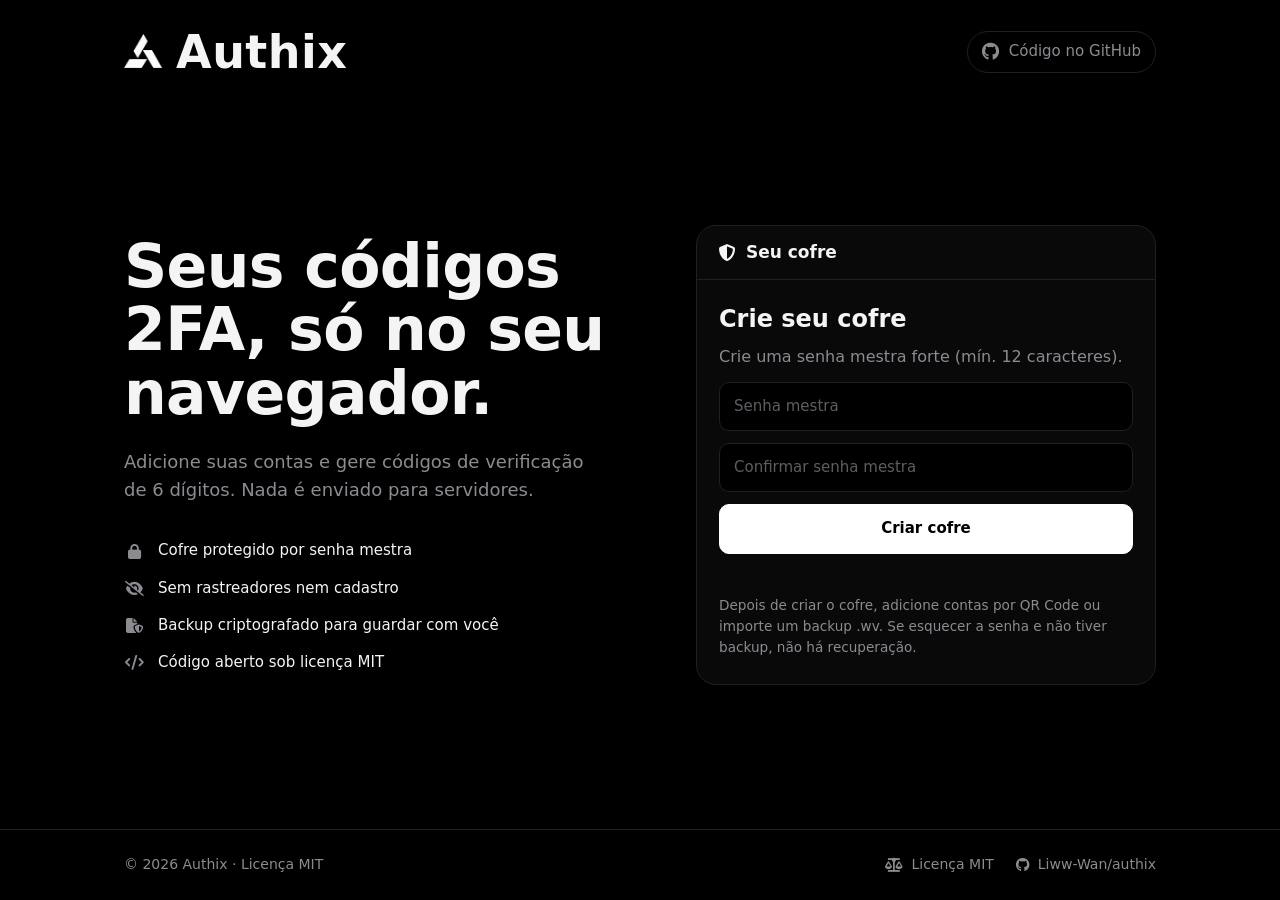
==== authix-main/index.html @ a21b9f7f "Adiciona opção para trocar a senha mestra do cofre Novo botão "Trocar senha" na barra de ferramentas" ====
<!doctype html>
<html lang="pt-BR">
<head>
<meta charset="utf-8">
<meta name="viewport" content="width=device-width,initial-scale=1,viewport-fit=cover">
<meta http-equiv="Content-Security-Policy" content="default-src 'none'; script-src 'self'; style-src 'self'; font-src 'self'; img-src 'self' data: blob:; connect-src 'self'; manifest-src 'self'; media-src blob:; base-uri 'none'; form-action 'none'">
<meta name="referrer" content="no-referrer">
<meta name="theme-color" content="#000000">
<meta name="description" content="Authix é um autenticador 2FA de código aberto que roda inteiro no seu navegador.">
<title>Authix — Autenticador 2FA</title>
<link rel="manifest" href="manifest.json">
<link rel="icon" type="image/png" href="assets/favicon.png">
<link rel="apple-touch-icon" href="icons/icon-192.png">
<link rel="stylesheet" href="assets/fa/css/fa.min.css">
<link rel="stylesheet" href="css/style.css">
</head>
<body>

<header class="top">
  <div class="wrap">
    <a class="brand" href="./" aria-label="Authix — início">
      <img src="assets/logo.png" alt="" width="39" height="35">
      <span>Authix</span>
    </a>
    <a class="gh" href="https://github.com/Liww-Wan/authix" target="_blank" rel="noopener noreferrer">
      <i class="fa-brands fa-github" aria-hidden="true"></i><span>Código no GitHub</span>
    </a>
  </div>
</header>

<div class="stage">
  <div class="wrap grid">
    <section class="hero">
      <h1>Seus códigos 2FA, só no seu navegador.</h1>
      <p class="lead">Adicione suas contas e gere códigos de verificação de 6 dígitos. Nada é enviado para servidores.</p>
      <ul class="points">
        <li><i class="fa-solid fa-lock" aria-hidden="true"></i>Cofre protegido por senha mestra</li>
        <li><i class="fa-solid fa-eye-slash" aria-hidden="true"></i>Sem rastreadores nem cadastro</li>
        <li><i class="fa-solid fa-file-shield" aria-hidden="true"></i>Backup criptografado para guardar com você</li>
        <li><i class="fa-solid fa-code" aria-hidden="true"></i>Código aberto sob licença MIT</li>
      </ul>
    </section>

    <section class="panel" aria-labelledby="t-cofre">
      <div class="panel-head">
        <h2 id="t-cofre"><i class="fa-solid fa-shield-halved" aria-hidden="true"></i>Seu cofre</h2>
      </div>

      <!-- Criar / desbloquear cofre -->
      <div id="lock" class="lockbox" hidden>
        <h3 id="lockTitle">Cofre Authix</h3>
        <p id="lockInfo" class="muted"></p>
        <input id="pw" class="secret" type="text" placeholder="Senha mestra" autocomplete="off" autocapitalize="off" autocorrect="off" spellcheck="false" data-lpignore="true" data-1p-ignore>
        <input id="pw2" class="secret" type="text" placeholder="Confirmar senha mestra" autocomplete="off" autocapitalize="off" autocorrect="off" spellcheck="false" data-lpignore="true" data-1p-ignore>
        <button id="unlockBtn" class="primary"></button>
        <p id="msg" class="err" role="alert"></p>
        <p id="lockHint" class="muted small"></p>
        <button id="wipeBtn" class="danger"><i class="fa-solid fa-trash" aria-hidden="true"></i><span>Apagar cofre deste navegador</span></button>
      </div>

      <!-- Contas -->
      <div id="app" hidden>
        <div class="bar-top">
          <div class="search">
            <i class="fa-solid fa-magnifying-glass" aria-hidden="true"></i>
            <input id="search" type="search" placeholder="Pesquisar" autocomplete="off" aria-label="Pesquisar contas">
          </div>
          <button id="addBtn" class="primary"><i class="fa-solid fa-plus" aria-hidden="true"></i><span>Adicionar</span></button>
          <button id="backupBtn" class="tool" aria-label="Backup" title="Backup"><i class="fa-solid fa-box-archive" aria-hidden="true"></i><span>Backup</span></button>
          <button id="pwBtn" class="tool" aria-label="Trocar senha mestra" title="Trocar senha mestra"><i class="fa-solid fa-key" aria-hidden="true"></i><span>Trocar senha</span></button>
          <button id="lockBtn" class="tool" aria-label="Bloquear" title="Bloquear"><i class="fa-solid fa-lock" aria-hidden="true"></i><span>Bloquear</span></button>
        </div>

        <ul id="list"></ul>

        <div id="empty" class="empty" hidden>
          <i class="fa-solid fa-key" aria-hidden="true"></i>
          <p>Seu cofre está vazio.<br>Adicione uma conta com QR Code ou importe um backup.</p>
          <div class="row">
            <button id="emptyAdd" class="primary"><i class="fa-solid fa-qrcode" aria-hidden="true"></i><span>Adicionar conta</span></button>
            <button id="emptyImport"><i class="fa-solid fa-file-import" aria-hidden="true"></i><span>Importar backup</span></button>
          </div>
        </div>
      </div>
    </section>
  </div>
</div>

<dialog id="dlgAcc">
  <h2 id="accTitle">Conta</h2>
  <div class="row">
    <button id="camBtn"><i class="fa-solid fa-camera" aria-hidden="true"></i><span>Escanear com câmera</span></button>
    <label class="btn"><i class="fa-solid fa-image" aria-hidden="true"></i><span>Imagem de QR</span><input id="qrFile" type="file" accept="image/*" hidden></label>
  </div>
  <video id="cam" playsinline muted hidden></video>
  <input id="fUri" placeholder="otpauth://totp/… (opcional)" autocomplete="off" aria-label="Link otpauth">
  <input id="fIssuer" placeholder="Serviço (ex.: Google)" autocomplete="off" aria-label="Serviço">
  <input id="fName" placeholder="Usuário / e-mail" autocomplete="off" aria-label="Usuário ou e-mail">
  <input id="fSecret" class="secret" type="text" placeholder="Chave secreta (Base32)" autocomplete="off" autocapitalize="off" autocorrect="off" spellcheck="false" data-lpignore="true" data-1p-ignore aria-label="Chave secreta">
  <div class="row three">
    <select id="fAlg" aria-label="Algoritmo"><option>SHA1</option><option>SHA256</option><option>SHA512</option></select>
    <select id="fDig" aria-label="Dígitos"><option>6</option><option>8</option></select>
    <input id="fPer" type="number" min="5" max="300" value="30" aria-label="Período em segundos">
  </div>
  <img id="accQr" alt="QR Code da conta" hidden>
  <p id="accMsg" class="err" role="alert"></p>
  <div class="row"><button id="accQrBtn"><i class="fa-solid fa-qrcode" aria-hidden="true"></i><span>Mostrar QR</span></button><button id="accCancel">Cancelar</button><button id="accSave" class="primary">Salvar</button></div>
</dialog>

<dialog id="dlgBk">
  <h2>Backup</h2>
  <p class="muted small">Exportar (arquivo .wv criptografado). Confirme a senha mestra e escolha a senha do backup (pode ser diferente).</p>
  <input id="bMaster" class="secret" type="text" placeholder="Senha mestra" autocomplete="off" autocapitalize="off" autocorrect="off" spellcheck="false" data-lpignore="true" data-1p-ignore>
  <input id="bPw" class="secret" type="text" placeholder="Senha do backup" autocomplete="off" autocapitalize="off" autocorrect="off" spellcheck="false" data-lpignore="true" data-1p-ignore>
  <button id="bExport" class="primary"><i class="fa-solid fa-file-export" aria-hidden="true"></i><span>Exportar</span></button>
  <hr>
  <p class="muted small">Importar (as contas são mescladas ao cofre atual).</p>
  <input id="bFile" type="file" accept=".wv,application/json">
  <input id="bImpPw" class="secret" type="text" placeholder="Senha do backup" autocomplete="off" autocapitalize="off" autocorrect="off" spellcheck="false" data-lpignore="true" data-1p-ignore>
  <button id="bImport"><i class="fa-solid fa-file-import" aria-hidden="true"></i><span>Importar</span></button>
  <p id="bMsg" class="err" role="alert"></p>
  <button id="bClose">Fechar</button>
</dialog>

<dialog id="dlgPw">
  <h2>Trocar senha mestra</h2>
  <p class="muted small">O cofre será recifrado com a nova senha. Seus backups .wv já exportados não mudam: eles continuam com a senha que você escolheu na hora de exportar.</p>
  <input id="pwCur" class="secret" type="text" placeholder="Senha mestra atual" autocomplete="off" autocapitalize="off" autocorrect="off" spellcheck="false" data-lpignore="true" data-1p-ignore aria-label="Senha mestra atual">
  <input id="pwNew" class="secret" type="text" placeholder="Nova senha mestra (mín. 12 caracteres)" autocomplete="off" autocapitalize="off" autocorrect="off" spellcheck="false" data-lpignore="true" data-1p-ignore aria-label="Nova senha mestra">
  <input id="pwNew2" class="secret" type="text" placeholder="Confirmar nova senha mestra" autocomplete="off" autocapitalize="off" autocorrect="off" spellcheck="false" data-lpignore="true" data-1p-ignore aria-label="Confirmar nova senha mestra">
  <p id="pwMsg" class="err" role="alert"></p>
  <p class="muted small">Se esquecer a nova senha e não tiver um backup válido, o cofre será irrecuperável.</p>
  <div class="row"><button id="pwCancel">Cancelar</button><button id="pwSave" class="primary">Trocar senha</button></div>
</dialog>

<footer class="foot">
  <div class="wrap">
    <span>© <span id="year">2026</span> Authix · Licença MIT</span>
    <div class="links">
      <a href="https://github.com/Liww-Wan/authix/blob/main/LICENSE" target="_blank" rel="noopener noreferrer"><i class="fa-solid fa-scale-balanced" aria-hidden="true"></i>Licença MIT</a>
      <a href="https://github.com/Liww-Wan/authix" target="_blank" rel="noopener noreferrer"><i class="fa-brands fa-github" aria-hidden="true"></i>Liww-Wan/authix</a>
    </div>
  </div>
</footer>

<div id="toast" role="status" hidden></div>
<script src="js/vendor/jsQR.js"></script>
<script src="js/vendor/qrcode.js"></script>
<script type="module" src="js/app.js"></script>
</body>
</html>
---- authix-main/css/style.css ----
@font-face{
  font-family:"Engel New Sans";
  src:local("EngelNewSansTrial-SemiBold"),
      url("../assets/fonts/EngelNewSansTrial-SemiBold.woff2") format("woff2"),
      url("../assets/fonts/EngelNewSansTrial-SemiBold.otf") format("opentype"),
      url("../assets/fonts/EngelNewSansTrial-SemiBold.ttf") format("truetype");
  font-weight:600;font-style:normal;font-display:swap;
}
:root{
  --bg:#000;--fg:#f4f4f5;--mut:#8b8b92;--bd:#202022;--bd2:#3a3a3e;--card:#09090a;--hov:#131315;--er:#ff6b6b;
  --brand:"Engel New Sans","Segoe UI",system-ui,-apple-system,sans-serif;
  --body:system-ui,-apple-system,"Segoe UI",Roboto,sans-serif;
  color-scheme:dark;
}
*,*::before,*::after{box-sizing:border-box}
html{background:var(--bg);height:100%}
body{margin:0;min-height:100%;display:flex;flex-direction:column;background:var(--bg);color:var(--fg);font:400 16px/1.55 var(--body);-webkit-font-smoothing:antialiased;padding:env(safe-area-inset-top,0px) env(safe-area-inset-right,0px) env(safe-area-inset-bottom,0px) env(safe-area-inset-left,0px)}
[hidden]{display:none!important}
a{color:inherit;text-decoration:none}
:focus-visible{outline:2px solid #fff;outline-offset:3px;border-radius:8px}
.wrap{width:100%;max-width:1080px;margin:0 auto;padding:0 24px}

/* topo */
.top .wrap{display:flex;align-items:center;justify-content:space-between;height:104px}
.brand{--fs:46px;display:flex;align-items:baseline;gap:14px;font:600 var(--fs)/1 var(--brand);letter-spacing:.01em}
/* ícone = altura exata das maiúsculas da fonte (1cap); base do ícone sobre a linha de base do texto */
.brand img{height:.7em;height:1cap;width:auto;display:block}
.brand span{font:inherit;letter-spacing:inherit}
.gh{display:inline-flex;align-items:center;gap:10px;color:var(--mut);font-size:15px;padding:8px 14px;border:1px solid var(--bd);border-radius:999px;transition:color .2s,border-color .2s}
.gh:hover{color:var(--fg);border-color:var(--bd2)}
.gh i{font-size:18px}

.stage{flex:1;display:flex;align-items:center;padding:48px 0 72px}
.grid{display:grid;grid-template-columns:minmax(0,1fr) minmax(0,460px);gap:72px;align-items:center}
.hero h1{font:600 clamp(38px,5.4vw,60px)/1.06 var(--brand);letter-spacing:-.01em;margin:0 0 22px;max-width:12ch}
.lead{color:var(--mut);font-size:18px;max-width:42ch;margin:0 0 36px}
.points{list-style:none;margin:0;padding:0;display:grid;gap:14px;font-size:15px}
.points li{display:flex;align-items:center;gap:14px;background:none;border:0;border-radius:0;padding:0}
.points i{width:20px;text-align:center;color:var(--mut)}

/* controles */
input,select,button,.btn{font:inherit;font-size:15px;color:var(--fg);background:#000;border:1px solid var(--bd);border-radius:10px;padding:12px 14px;min-width:0}
input,select{width:100%}
input::placeholder{color:#5d5d64}
input:focus,select:focus{outline:none;border-color:#fff}
button,.btn{display:inline-flex;align-items:center;justify-content:center;gap:10px;cursor:pointer;text-align:center;transition:background .2s,border-color .2s,opacity .2s}
button:hover,.btn:hover{background:var(--hov);border-color:var(--bd2)}
button:disabled{opacity:.5;cursor:default}
.primary{background:#fff;color:#000;border-color:#fff;font-weight:600}
.primary:hover{background:#fff;border-color:#fff;opacity:.88}
.danger{color:var(--er);border-color:#3a1d1d}
.danger:hover{background:#1a0b0b;border-color:var(--er)}
.muted{color:var(--mut)}.small{font-size:.85rem}
.err{color:var(--er);min-height:1.2em;margin:0;font-size:14px}
.secret{-webkit-text-security:disc;text-security:disc}
input[type=file]{padding:10px}

/* painel */
.panel{background:var(--card);border:1px solid var(--bd);border-radius:20px;overflow:hidden;min-width:0}
.panel-head{padding:18px 22px;border-bottom:1px solid var(--bd)}
.panel-head h2{margin:0;font:600 17px/1 var(--brand);display:flex;align-items:center;gap:10px}
.lockbox{display:flex;flex-direction:column;gap:12px;padding:26px 22px}
.lockbox h3{margin:0;font:600 24px/1.15 var(--brand)}
.lockbox p{margin:0}
#wipeBtn{margin-top:6px}

/* barra de ferramentas */
.bar-top{display:flex;flex-wrap:wrap;gap:10px;padding:18px 22px;border-bottom:1px solid var(--bd)}
.bar-top{flex-wrap:nowrap}
.bar-top .tool span{display:none}
.bar-top .tool{padding:12px 14px}
.search{position:relative;flex:1 1 120px}
.search i{position:absolute;left:14px;top:50%;transform:translateY(-50%);color:var(--mut);font-size:14px;pointer-events:none}
.search input{padding-left:40px}

/* contas */
ul{list-style:none;padding:0;margin:0}
#list li{border-bottom:1px solid var(--bd);padding:18px 22px;display:grid;gap:6px}
#list li:last-child{border-bottom:0}
.svc{font-weight:600;font-size:16px}
.usr{color:var(--mut);font-size:14px;overflow-wrap:anywhere}
.code{font:600 2rem/1.2 var(--brand);letter-spacing:.1em;font-variant-numeric:tabular-nums;cursor:pointer;width:max-content;max-width:100%;padding:2px 0}
.code.low{color:var(--er)}
.bar{height:3px;background:var(--bd);border-radius:2px;overflow:hidden;margin:6px 0 8px}
.bar i{display:block;height:100%;background:#fff}
.row{display:flex;gap:10px;flex-wrap:wrap}.row>*{flex:1}
#list li .row button{padding:9px 10px;font-size:14px;color:var(--mut)}
#list li .row button:hover{color:var(--fg)}
#list li .row .danger{color:var(--er)}
.empty{display:flex;flex-direction:column;align-items:center;gap:14px;text-align:center;padding:44px 22px;color:var(--mut)}
.empty>i{font-size:28px}
.empty p{margin:0}
.empty .row{justify-content:center}.empty .row>*{flex:0 1 auto}

/* janelas */
dialog{width:min(480px,94vw);background:var(--card);color:var(--fg);border:1px solid var(--bd2);border-radius:20px;padding:24px}
dialog:not([open]){display:none!important}
dialog:not([open])::backdrop{display:none!important}
dialog[hidden]{display:none!important}
body.locked dialog{display:none!important}
dialog[open]{display:flex;flex-direction:column;gap:12px;margin:auto;max-height:90vh;overflow:auto}
dialog::backdrop{background:rgba(0,0,0,.75)}
dialog h2{margin:0 0 4px;font:600 22px/1.2 var(--brand)}
dialog p{margin:0}
dialog hr{width:100%;border:0;border-top:1px solid var(--bd);margin:12px 0}
dialog .row>*{width:auto}
dialog .row.three{display:grid;grid-template-columns:1fr 1fr 1fr}
video,#accQr{width:100%;border-radius:10px}
#accQr{max-width:260px;background:#fff;padding:8px;align-self:center}

#toast{position:fixed;bottom:calc(28px + env(safe-area-inset-bottom,0px));left:50%;transform:translateX(-50%);background:#fff;color:#000;padding:10px 18px;border-radius:999px;font-size:14px;font-weight:500;z-index:10}

/* rodapé */
.foot{border-top:1px solid var(--bd)}
.foot .wrap{display:flex;align-items:center;justify-content:space-between;gap:16px;flex-wrap:wrap;padding-top:24px;padding-bottom:24px;color:var(--mut);font-size:14px}
.foot a{display:inline-flex;align-items:center;gap:8px;transition:color .2s}
.foot a:hover{color:var(--fg)}
.foot .links{display:flex;gap:22px;flex-wrap:wrap}

@media (max-width:860px){
  .stage{padding:28px 0 56px;align-items:flex-start}
  .grid{grid-template-columns:1fr;gap:36px}
  .hero h1{max-width:none}
  .lead{margin-bottom:0}
  .points{display:none}
}
@media (max-width:520px){
  .top .wrap{height:84px}
  .brand{--fs:34px;gap:12px}
  .gh span{display:none}.gh{padding:10px 12px}
  .code{font-size:1.8rem}
  .bar-top{flex-wrap:wrap}
  .search{flex:1 1 100%}
}
@media (prefers-reduced-motion:reduce){*{transition:none!important}}
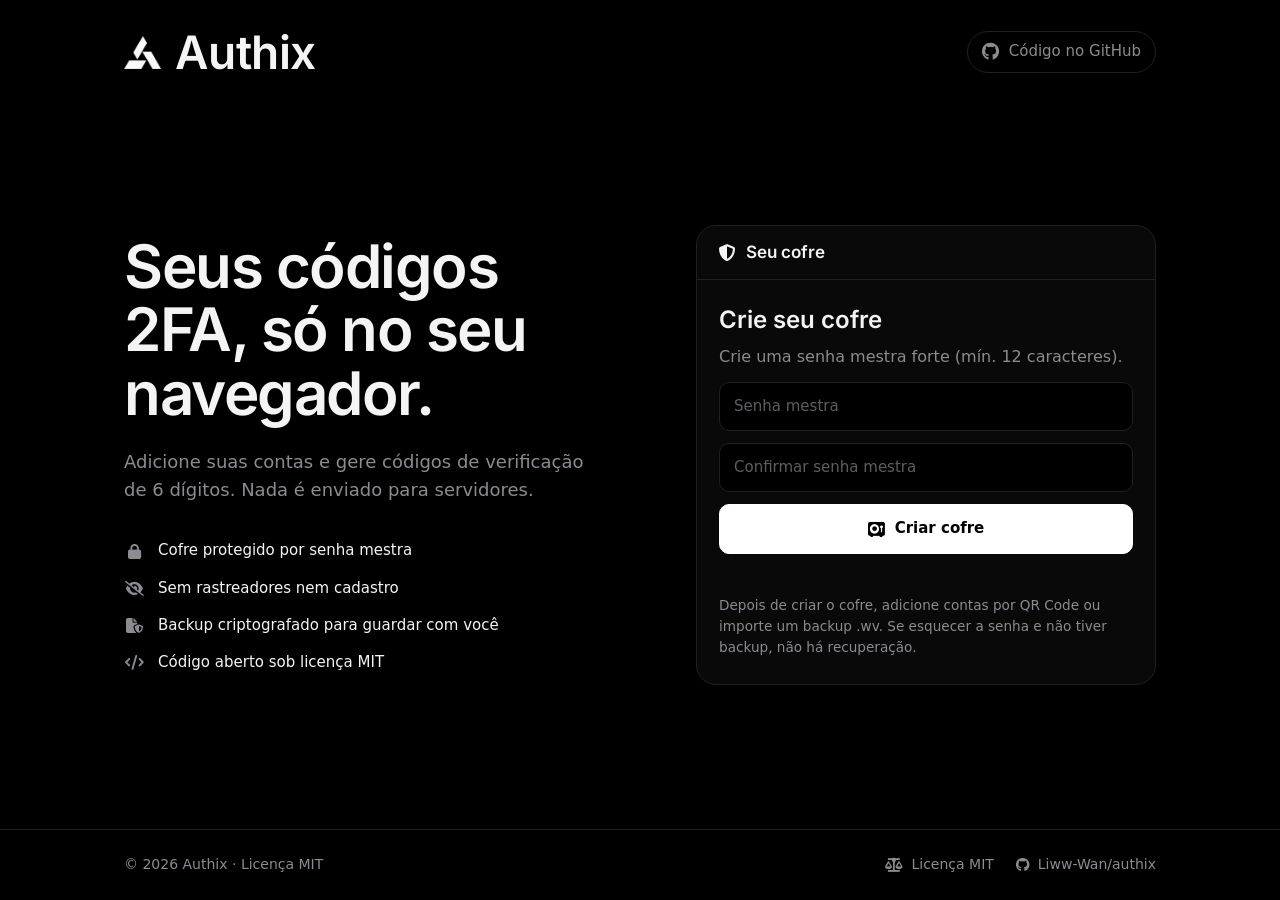
==== commit e8b3c216: "update" ====
--- a/authix-main/index.html
+++ b/authix-main/index.html
@@ -52,10 +52,10 @@
         <p id="lockInfo" class="muted"></p>
         <input id="pw" class="secret" type="text" placeholder="Senha mestra" autocomplete="off" autocapitalize="off" autocorrect="off" spellcheck="false" data-lpignore="true" data-1p-ignore>
         <input id="pw2" class="secret" type="text" placeholder="Confirmar senha mestra" autocomplete="off" autocapitalize="off" autocorrect="off" spellcheck="false" data-lpignore="true" data-1p-ignore>
-        <button id="unlockBtn" class="primary"></button>
+        <button id="unlockBtn" class="primary"><i id="unlockIco" class="fa-solid fa-lock-open" aria-hidden="true"></i><span id="unlockTxt"></span></button>
         <p id="msg" class="err" role="alert"></p>
         <p id="lockHint" class="muted small"></p>
-        <button id="wipeBtn" class="danger"><i class="fa-solid fa-trash" aria-hidden="true"></i><span>Apagar cofre deste navegador</span></button>
+        <button id="wipeBtn" class="danger"><i class="fa-solid fa-trash-can" aria-hidden="true"></i><span>Apagar cofre deste navegador</span></button>
       </div>
 
       <!-- Contas -->
@@ -66,8 +66,7 @@
             <input id="search" type="search" placeholder="Pesquisar" autocomplete="off" aria-label="Pesquisar contas">
           </div>
           <button id="addBtn" class="primary"><i class="fa-solid fa-plus" aria-hidden="true"></i><span>Adicionar</span></button>
-          <button id="backupBtn" class="tool" aria-label="Backup" title="Backup"><i class="fa-solid fa-box-archive" aria-hidden="true"></i><span>Backup</span></button>
-          <button id="pwBtn" class="tool" aria-label="Trocar senha mestra" title="Trocar senha mestra"><i class="fa-solid fa-key" aria-hidden="true"></i><span>Trocar senha</span></button>
+          <button id="backupBtn" class="tool" aria-label="Backup" title="Backup"><i class="fa-solid fa-file-shield" aria-hidden="true"></i><span>Backup</span></button>
           <button id="lockBtn" class="tool" aria-label="Bloquear" title="Bloquear"><i class="fa-solid fa-lock" aria-hidden="true"></i><span>Bloquear</span></button>
         </div>
 
@@ -104,33 +103,35 @@
   </div>
   <img id="accQr" alt="QR Code da conta" hidden>
   <p id="accMsg" class="err" role="alert"></p>
-  <div class="row"><button id="accQrBtn"><i class="fa-solid fa-qrcode" aria-hidden="true"></i><span>Mostrar QR</span></button><button id="accCancel">Cancelar</button><button id="accSave" class="primary">Salvar</button></div>
+  <div class="row"><button id="accQrBtn"><i class="fa-solid fa-qrcode" aria-hidden="true"></i><span>Mostrar QR</span></button><button id="accCancel"><i class="fa-solid fa-xmark" aria-hidden="true"></i><span>Cancelar</span></button><button id="accSave" class="primary"><i class="fa-solid fa-floppy-disk" aria-hidden="true"></i><span>Salvar</span></button></div>
 </dialog>
 
 <dialog id="dlgBk">
-  <h2>Backup</h2>
-  <p class="muted small">Exportar (arquivo .wv criptografado). Confirme a senha mestra e escolha a senha do backup (pode ser diferente).</p>
+  <h2><i class="fa-solid fa-file-shield" aria-hidden="true"></i>Backup</h2>
+
+  <h3><i class="fa-solid fa-file-export" aria-hidden="true"></i>Exportar</h3>
+  <p class="muted small">Gera um arquivo .wv criptografado. Confirme a senha mestra e escolha a senha do backup (pode ser diferente).</p>
   <input id="bMaster" class="secret" type="text" placeholder="Senha mestra" autocomplete="off" autocapitalize="off" autocorrect="off" spellcheck="false" data-lpignore="true" data-1p-ignore>
   <input id="bPw" class="secret" type="text" placeholder="Senha do backup" autocomplete="off" autocapitalize="off" autocorrect="off" spellcheck="false" data-lpignore="true" data-1p-ignore>
   <button id="bExport" class="primary"><i class="fa-solid fa-file-export" aria-hidden="true"></i><span>Exportar</span></button>
   <hr>
-  <p class="muted small">Importar (as contas são mescladas ao cofre atual).</p>
-  <input id="bFile" type="file" accept=".wv,application/json">
+
+  <h3><i class="fa-solid fa-file-import" aria-hidden="true"></i>Importar</h3>
+  <p class="muted small">As contas do backup são mescladas ao cofre atual.</p>
+  <input id="bFile" type="file" accept=".wv,application/json" aria-label="Arquivo de backup .wv">
   <input id="bImpPw" class="secret" type="text" placeholder="Senha do backup" autocomplete="off" autocapitalize="off" autocorrect="off" spellcheck="false" data-lpignore="true" data-1p-ignore>
   <button id="bImport"><i class="fa-solid fa-file-import" aria-hidden="true"></i><span>Importar</span></button>
+  <hr>
+
+  <h3><i class="fa-solid fa-key" aria-hidden="true"></i>Trocar a senha de um backup</h3>
+  <p class="muted small">Escolha um arquivo .wv, informe a senha atual dele e defina uma nova. É gerado um novo arquivo; o original não é alterado e o cofre não é modificado.</p>
+  <input id="bRekFile" type="file" accept=".wv,application/json" aria-label="Arquivo de backup .wv a ser reprotegido">
+  <input id="bRekOld" class="secret" type="text" placeholder="Senha atual do backup" autocomplete="off" autocapitalize="off" autocorrect="off" spellcheck="false" data-lpignore="true" data-1p-ignore>
+  <input id="bRekNew" class="secret" type="text" placeholder="Nova senha do backup" autocomplete="off" autocapitalize="off" autocorrect="off" spellcheck="false" data-lpignore="true" data-1p-ignore>
+  <input id="bRekNew2" class="secret" type="text" placeholder="Confirmar nova senha do backup" autocomplete="off" autocapitalize="off" autocorrect="off" spellcheck="false" data-lpignore="true" data-1p-ignore>
+  <button id="bRekey"><i class="fa-solid fa-key" aria-hidden="true"></i><span>Trocar senha e baixar</span></button>
   <p id="bMsg" class="err" role="alert"></p>
-  <button id="bClose">Fechar</button>
-</dialog>
-
-<dialog id="dlgPw">
-  <h2>Trocar senha mestra</h2>
-  <p class="muted small">O cofre será recifrado com a nova senha. Seus backups .wv já exportados não mudam: eles continuam com a senha que você escolheu na hora de exportar.</p>
-  <input id="pwCur" class="secret" type="text" placeholder="Senha mestra atual" autocomplete="off" autocapitalize="off" autocorrect="off" spellcheck="false" data-lpignore="true" data-1p-ignore aria-label="Senha mestra atual">
-  <input id="pwNew" class="secret" type="text" placeholder="Nova senha mestra (mín. 12 caracteres)" autocomplete="off" autocapitalize="off" autocorrect="off" spellcheck="false" data-lpignore="true" data-1p-ignore aria-label="Nova senha mestra">
-  <input id="pwNew2" class="secret" type="text" placeholder="Confirmar nova senha mestra" autocomplete="off" autocapitalize="off" autocorrect="off" spellcheck="false" data-lpignore="true" data-1p-ignore aria-label="Confirmar nova senha mestra">
-  <p id="pwMsg" class="err" role="alert"></p>
-  <p class="muted small">Se esquecer a nova senha e não tiver um backup válido, o cofre será irrecuperável.</p>
-  <div class="row"><button id="pwCancel">Cancelar</button><button id="pwSave" class="primary">Trocar senha</button></div>
+  <button id="bClose"><i class="fa-solid fa-xmark" aria-hidden="true"></i><span>Fechar</span></button>
 </dialog>
 
 <footer class="foot">
--- a/authix-main/css/style.css
+++ b/authix-main/css/style.css
@@ -1,14 +1,11 @@
 @font-face{
-  font-family:"Engel New Sans";
-  src:local("EngelNewSansTrial-SemiBold"),
-      url("../assets/fonts/EngelNewSansTrial-SemiBold.woff2") format("woff2"),
-      url("../assets/fonts/EngelNewSansTrial-SemiBold.otf") format("opentype"),
-      url("../assets/fonts/EngelNewSansTrial-SemiBold.ttf") format("truetype");
+  font-family:"Inter";
+  src:url("../assets/fonts/inter-latin-600.woff2") format("woff2");
   font-weight:600;font-style:normal;font-display:swap;
 }
 :root{
   --bg:#000;--fg:#f4f4f5;--mut:#8b8b92;--bd:#202022;--bd2:#3a3a3e;--card:#09090a;--hov:#131315;--er:#ff6b6b;
-  --brand:"Engel New Sans","Segoe UI",system-ui,-apple-system,sans-serif;
+  --brand:"Inter","Segoe UI",system-ui,-apple-system,sans-serif;
   --body:system-ui,-apple-system,"Segoe UI",Roboto,sans-serif;
   color-scheme:dark;
 }
@@ -22,7 +19,7 @@
 
 /* topo */
 .top .wrap{display:flex;align-items:center;justify-content:space-between;height:104px}
-.brand{--fs:46px;display:flex;align-items:baseline;gap:14px;font:600 var(--fs)/1 var(--brand);letter-spacing:.01em}
+.brand{--fs:46px;display:flex;align-items:baseline;gap:14px;font:600 var(--fs)/1 var(--brand);letter-spacing:-.01em}
 /* ícone = altura exata das maiúsculas da fonte (1cap); base do ícone sobre a linha de base do texto */
 .brand img{height:.7em;height:1cap;width:auto;display:block}
 .brand span{font:inherit;letter-spacing:inherit}
@@ -32,7 +29,7 @@
 
 .stage{flex:1;display:flex;align-items:center;padding:48px 0 72px}
 .grid{display:grid;grid-template-columns:minmax(0,1fr) minmax(0,460px);gap:72px;align-items:center}
-.hero h1{font:600 clamp(38px,5.4vw,60px)/1.06 var(--brand);letter-spacing:-.01em;margin:0 0 22px;max-width:12ch}
+.hero h1{font:600 clamp(38px,5.4vw,60px)/1.06 var(--brand);letter-spacing:-.025em;margin:0 0 22px;max-width:12ch}
 .lead{color:var(--mut);font-size:18px;max-width:42ch;margin:0 0 36px}
 .points{list-style:none;margin:0;padding:0;display:grid;gap:14px;font-size:15px}
 .points li{display:flex;align-items:center;gap:14px;background:none;border:0;border-radius:0;padding:0}
@@ -100,7 +97,9 @@
 body.locked dialog{display:none!important}
 dialog[open]{display:flex;flex-direction:column;gap:12px;margin:auto;max-height:90vh;overflow:auto}
 dialog::backdrop{background:rgba(0,0,0,.75)}
-dialog h2{margin:0 0 4px;font:600 22px/1.2 var(--brand)}
+dialog h2{margin:0 0 4px;font:600 22px/1.2 var(--brand);display:flex;align-items:center;gap:10px}
+dialog h3{margin:0;font:600 15px/1.2 var(--brand);display:flex;align-items:center;gap:10px}
+dialog h3 i{width:18px;text-align:center;color:var(--mut)}
 dialog p{margin:0}
 dialog hr{width:100%;border:0;border-top:1px solid var(--bd);margin:12px 0}
 dialog .row>*{width:auto}
@@ -129,7 +128,5 @@
   .brand{--fs:34px;gap:12px}
   .gh span{display:none}.gh{padding:10px 12px}
   .code{font-size:1.8rem}
-  .bar-top{flex-wrap:wrap}
-  .search{flex:1 1 100%}
 }
 @media (prefers-reduced-motion:reduce){*{transition:none!important}}
